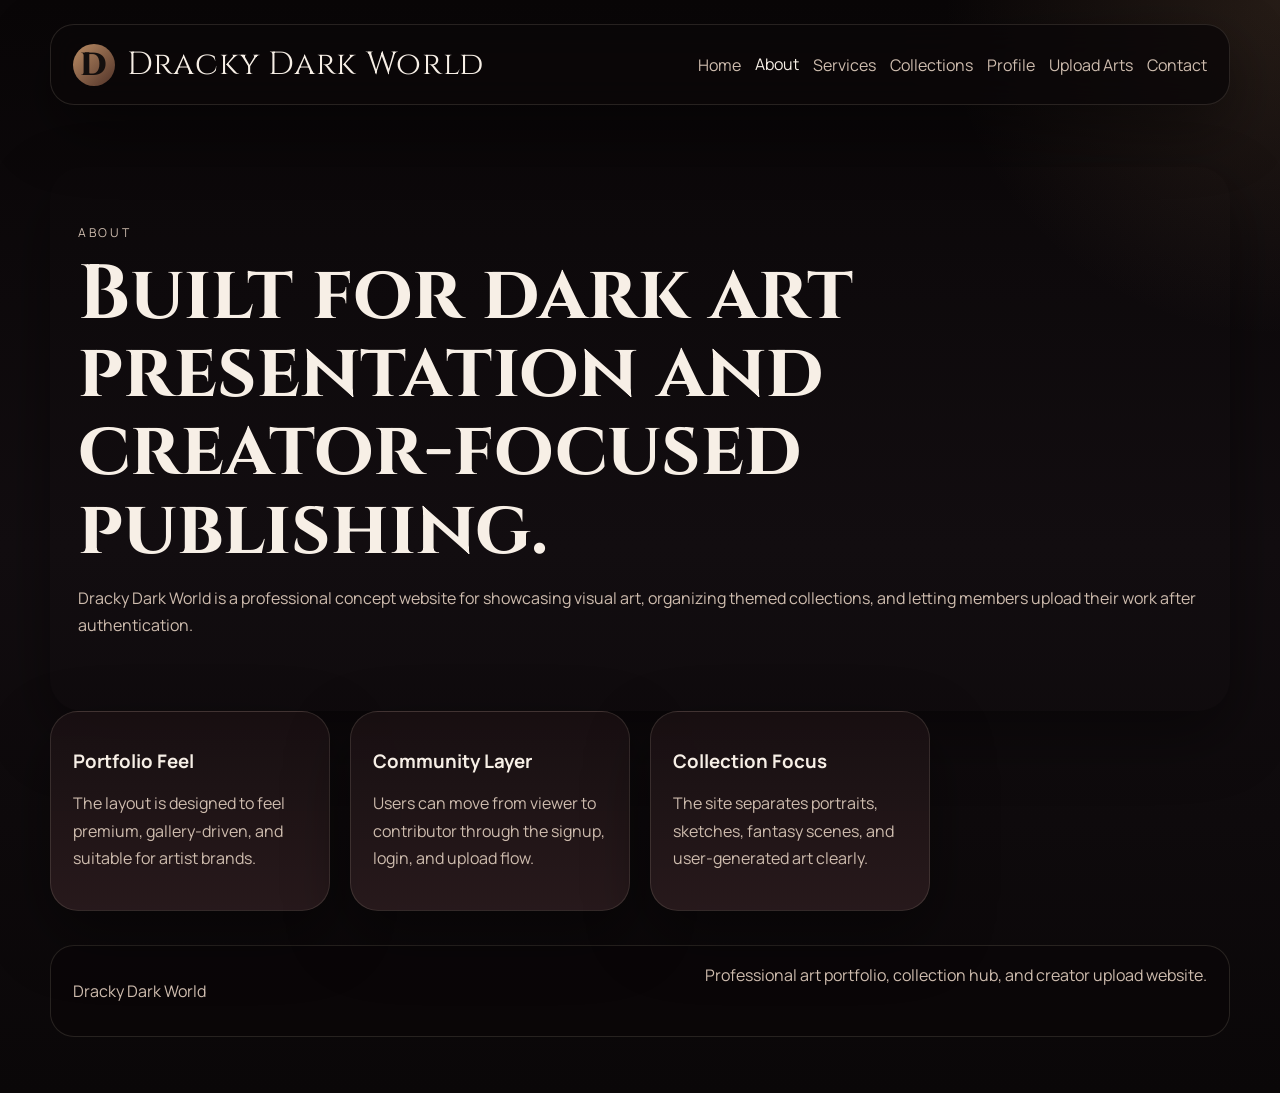
==== about.html @ dcf5bed0 "Add files via upload" ====
<!DOCTYPE html>
<html lang="en">
<head>
  <meta charset="UTF-8">
  <meta name="viewport" content="width=device-width, initial-scale=1.0">
  <title>Dracky Dark World | About</title>
  <link rel="preconnect" href="https://fonts.googleapis.com">
  <link rel="preconnect" href="https://fonts.gstatic.com" crossorigin>
  <link href="https://fonts.googleapis.com/css2?family=Cinzel:wght@600;700;800&family=Manrope:wght@400;500;700&display=swap" rel="stylesheet">
  <link rel="stylesheet" href="style.css">
</head>
<body>
  <div class="site-shell">
    <header class="site-header">
      <a class="site-brand" href="index.html">
        <span class="brand-mark">D</span>
        <span>Dracky Dark World</span>
      </a>
      <nav class="site-nav">
        <a href="index.html">Home</a>
        <a href="about.html" aria-current="page">About</a>
        <a href="services.html">Services</a>
        <a href="gallery.html">Collections</a>
        <a href="profile.html">Profile</a>
        <a href="upload.html">Upload Arts</a>
        <a href="contact.html">Contact</a>
      </nav>
    </header>

    <main class="page-main">
      <section class="page-hero">
        <p class="eyebrow">About</p>
        <h1>Built for dark art presentation and creator-focused publishing.</h1>
        <p class="lead">
          Dracky Dark World is a professional concept website for showcasing visual art,
          organizing themed collections, and letting members upload their work after authentication.
        </p>
      </section>

      <section class="feature-grid">
        <article class="info-card">
          <h3>Portfolio Feel</h3>
          <p>The layout is designed to feel premium, gallery-driven, and suitable for artist brands.</p>
        </article>
        <article class="info-card">
          <h3>Community Layer</h3>
          <p>Users can move from viewer to contributor through the signup, login, and upload flow.</p>
        </article>
        <article class="info-card">
          <h3>Collection Focus</h3>
          <p>The site separates portraits, sketches, fantasy scenes, and user-generated art clearly.</p>
        </article>
      </section>
    </main>

    <footer class="site-footer">
      <p>Dracky Dark World</p>
      <span>Professional art portfolio, collection hub, and creator upload website.</span>
    </footer>
  </div>

  <script src="script.js"></script>
</body>
</html>
---- style.css ----
:root {
  --bg: #0a0708;
  --bg-soft: #171013;
  --panel: rgba(25, 16, 18, 0.9);
  --panel-2: rgba(45, 29, 32, 0.82);
  --text: #f7efe6;
  --muted: #cebcae;
  --accent: #bb8d65;
  --accent-strong: #f1cca4;
  --line: rgba(255, 234, 212, 0.12);
  --shadow: 0 24px 64px rgba(0, 0, 0, 0.42);
}

* {
  box-sizing: border-box;
}

body {
  margin: 0;
  min-height: 100vh;
  color: var(--text);
  font-family: "Manrope", sans-serif;
  background:
    radial-gradient(circle at top right, rgba(187, 141, 101, 0.16), transparent 20%),
    linear-gradient(180deg, #090607, #120d10 50%, #0a0708);
}

a {
  color: inherit;
  text-decoration: none;
}

img {
  display: block;
  max-width: 100%;
}

.site-shell {
  width: min(1180px, calc(100% - 28px));
  margin: 0 auto;
  padding: 24px 0 56px;
}

.site-header {
  display: flex;
  justify-content: space-between;
  align-items: center;
  gap: 20px;
  padding: 18px 22px;
  border-radius: 24px;
  border: 1px solid var(--line);
  background: rgba(10, 7, 8, 0.8);
  backdrop-filter: blur(16px);
  box-shadow: var(--shadow);
  position: sticky;
  top: 16px;
  z-index: 10;
}

.site-brand {
  display: inline-flex;
  align-items: center;
  gap: 12px;
  font-family: "Cinzel", serif;
  font-size: clamp(1.3rem, 2.6vw, 2rem);
  letter-spacing: 0.02em;
}

.brand-mark {
  display: grid;
  place-items: center;
  width: 42px;
  height: 42px;
  border-radius: 50%;
  background: linear-gradient(135deg, var(--accent), #503228);
  color: #140f0e;
  font-weight: 800;
}

.site-nav {
  display: flex;
  flex-wrap: wrap;
  gap: 14px;
}

.site-nav a {
  color: var(--muted);
  transition: color 0.2s ease, transform 0.2s ease;
}

.site-nav a:hover,
.site-nav a[aria-current="page"] {
  color: var(--text);
  transform: translateY(-1px);
}

.hero-banner,
.page-hero {
  margin-top: 28px;
  border-radius: 32px;
  overflow: hidden;
  box-shadow: var(--shadow);
}

.hero-banner {
  min-height: 620px;
  background:
    linear-gradient(90deg, rgba(8, 6, 7, 0.84), rgba(8, 6, 7, 0.25)),
    url("home.png") center/cover no-repeat;
}

.hero-panel,
.page-hero {
  padding: 56px 28px;
}

.hero-panel {
  width: min(620px, calc(100% - 32px));
}

.eyebrow {
  margin: 0 0 12px;
  color: var(--accent-strong);
  text-transform: uppercase;
  letter-spacing: 0.22em;
  font-size: 0.76rem;
}

h1,
h2 {
  margin: 0;
  font-family: "Cinzel", serif;
  line-height: 1.02;
}

.hero-panel h1,
.page-hero h1 {
  font-size: clamp(2.5rem, 6vw, 5rem);
}

.lead,
.info-card p,
.spotlight-card p,
.gallery-copy p,
.page-hero p,
.metric-card span,
.form-status {
  color: var(--muted);
  line-height: 1.7;
}

.hero-actions {
  display: flex;
  gap: 14px;
  flex-wrap: wrap;
  margin-top: 24px;
}

.button {
  display: inline-flex;
  justify-content: center;
  align-items: center;
  min-width: 180px;
  padding: 14px 20px;
  border-radius: 999px;
  font-weight: 800;
  transition: transform 0.2s ease, box-shadow 0.2s ease;
}

.button:hover {
  transform: translateY(-2px);
  box-shadow: var(--shadow);
}

.button-primary {
  background: linear-gradient(120deg, var(--accent), #e7bc95);
  color: #1d1510;
  border: 0;
}

.button-secondary {
  background: linear-gradient(120deg, #302126, #5f434a);
  color: var(--text);
  border: 0;
}

.section,
.page-main {
  padding-top: 34px;
}

.site-footer {
  display: flex;
  justify-content: space-between;
  gap: 16px;
  margin-top: 34px;
  padding: 18px 22px;
  border-radius: 24px;
  border: 1px solid var(--line);
  background: rgba(10, 7, 8, 0.7);
  color: var(--muted);
}

.section-title {
  margin-bottom: 18px;
}

.section-title h2 {
  font-size: clamp(1.7rem, 4vw, 2.6rem);
}

.feature-grid,
.gallery-grid,
.two-column,
.split-section {
  display: grid;
  gap: 20px;
}

.feature-grid {
  grid-template-columns: repeat(4, minmax(0, 1fr));
}

.gallery-grid {
  grid-template-columns: repeat(3, minmax(0, 1fr));
}

.two-column,
.split-section {
  grid-template-columns: repeat(2, minmax(0, 1fr));
}

.info-card,
.spotlight-card,
.metric-card,
.panel-card,
.gallery-card {
  border: 1px solid var(--line);
  border-radius: 28px;
  background: linear-gradient(180deg, var(--panel), var(--panel-2));
  box-shadow: var(--shadow);
}

.info-card,
.spotlight-card,
.panel-card,
.gallery-copy,
.metric-card {
  padding: 22px;
}

.spotlight-card {
  min-height: 100%;
}

.metric-stack {
  display: grid;
  gap: 20px;
}

.metric-card strong {
  display: block;
  margin-top: 8px;
  font-family: "Cinzel", serif;
  font-size: 1.5rem;
}

.stack-form label {
  display: block;
  margin-bottom: 16px;
  font-weight: 600;
}

.stack-form input,
.stack-form select,
.stack-form textarea {
  width: 100%;
  margin-top: 8px;
  padding: 14px 16px;
  border-radius: 16px;
  border: 1px solid var(--line);
  background: rgba(255, 255, 255, 0.04);
  color: var(--text);
  font: inherit;
}

.stack-form textarea {
  resize: vertical;
}

.stack-form input:focus,
.stack-form select:focus,
.stack-form textarea:focus,
.filter-chip:focus,
.button:focus {
  outline: 2px solid rgba(241, 204, 164, 0.45);
  outline-offset: 2px;
}

.gallery-card {
  overflow: hidden;
}

.gallery-card img {
  width: 100%;
  height: 260px;
  object-fit: cover;
}

.gallery-copy span {
  display: inline-flex;
  padding: 7px 12px;
  border-radius: 999px;
  border: 1px solid var(--line);
  color: var(--accent-strong);
  background: rgba(255, 255, 255, 0.05);
}

.gallery-copy h3,
.info-card h3,
.spotlight-card h2,
.panel-card h2 {
  margin: 14px 0 10px;
}

.art-preview img {
  width: 100%;
  height: 340px;
  object-fit: cover;
  border-radius: 20px;
  margin-bottom: 18px;
}

.preview-copy {
  padding: 0;
}

.filter-bar {
  display: flex;
  flex-wrap: wrap;
  gap: 12px;
  margin: 0 0 20px;
}

.filter-chip {
  padding: 10px 16px;
  border-radius: 999px;
  border: 1px solid var(--line);
  background: rgba(255, 255, 255, 0.04);
  color: var(--text);
  cursor: pointer;
  font: inherit;
}

.filter-chip.active {
  background: linear-gradient(120deg, var(--accent), #e7bc95);
  color: #1d1510;
}

.form-status {
  min-height: 24px;
  margin: 14px 0 0;
}

.gated-upload {
  position: relative;
}

.gated-upload.locked::after {
  content: "Signup or login required before upload";
  position: absolute;
  inset: 95px 0 0 0;
  display: grid;
  place-items: center;
  text-align: center;
  color: var(--accent-strong);
  font-weight: 800;
  letter-spacing: 0.05em;
  border-radius: 28px;
  background: rgba(8, 6, 7, 0.68);
  z-index: 2;
  pointer-events: none;
}

.gated-upload.locked .two-column {
  filter: blur(3px);
  pointer-events: none;
  user-select: none;
}

.profile-layout {
  align-items: start;
}

.profile-card {
  text-align: center;
}

.profile-badge {
  display: grid;
  place-items: center;
  width: 92px;
  height: 92px;
  margin: 8px auto 18px;
  border-radius: 50%;
  background: linear-gradient(135deg, var(--accent), #4d3128);
  color: #120c0a;
  font-family: "Cinzel", serif;
  font-size: 2rem;
  font-weight: 800;
}

.profile-handle {
  margin-top: 0;
  color: var(--accent-strong);
}

.compact-stack .metric-card {
  text-align: left;
}

.mini-gallery-list {
  display: grid;
  gap: 14px;
}

.mini-gallery-item {
  display: grid;
  grid-template-columns: 84px 1fr;
  gap: 14px;
  align-items: center;
  padding: 12px;
  border-radius: 20px;
  border: 1px solid var(--line);
  background: rgba(255, 255, 255, 0.03);
}

.mini-gallery-item img {
  width: 84px;
  height: 84px;
  object-fit: cover;
  border-radius: 16px;
}

.mini-gallery-item h3 {
  margin: 0 0 6px;
}

.mini-gallery-item p,
.empty-note {
  margin: 0;
  color: var(--muted);
}

@media (max-width: 1080px) {
  .feature-grid {
    grid-template-columns: repeat(2, minmax(0, 1fr));
  }
}

@media (max-width: 900px) {
  .two-column,
  .split-section,
  .gallery-grid {
    grid-template-columns: 1fr;
  }

  .site-header {
    display: grid;
  }
}

@media (max-width: 720px) {
  .site-shell {
    width: min(100% - 16px, 1180px);
  }

  .feature-grid,
  .gallery-grid {
    grid-template-columns: 1fr;
  }

  .site-footer,
  .mini-gallery-item {
    grid-template-columns: 1fr;
    display: grid;
  }

  .hero-banner {
    min-height: 520px;
  }

  .hero-panel,
  .page-hero {
    padding: 36px 18px;
  }

  .hero-actions {
    flex-direction: column;
    align-items: stretch;
  }
}
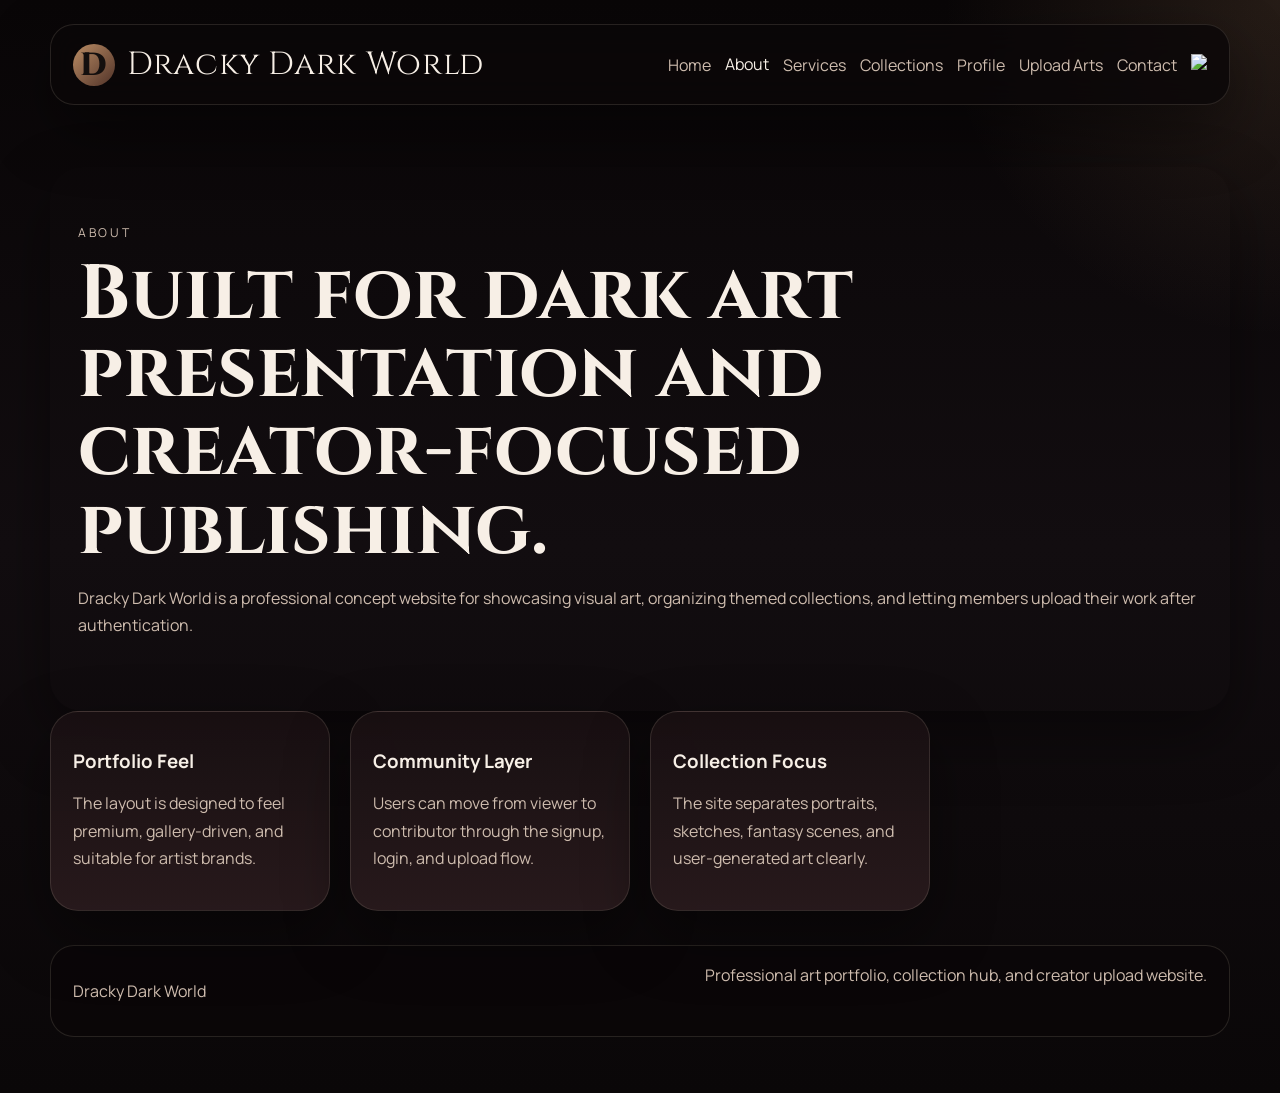
==== commit 4b1c310e: "Update about.html" ====
--- a/about.html
+++ b/about.html
@@ -24,6 +24,7 @@
         <a href="profile.html">Profile</a>
         <a href="upload.html">Upload Arts</a>
         <a href="contact.html">Contact</a>
+        <img src="images/about.jpg">
       </nav>
     </header>
 
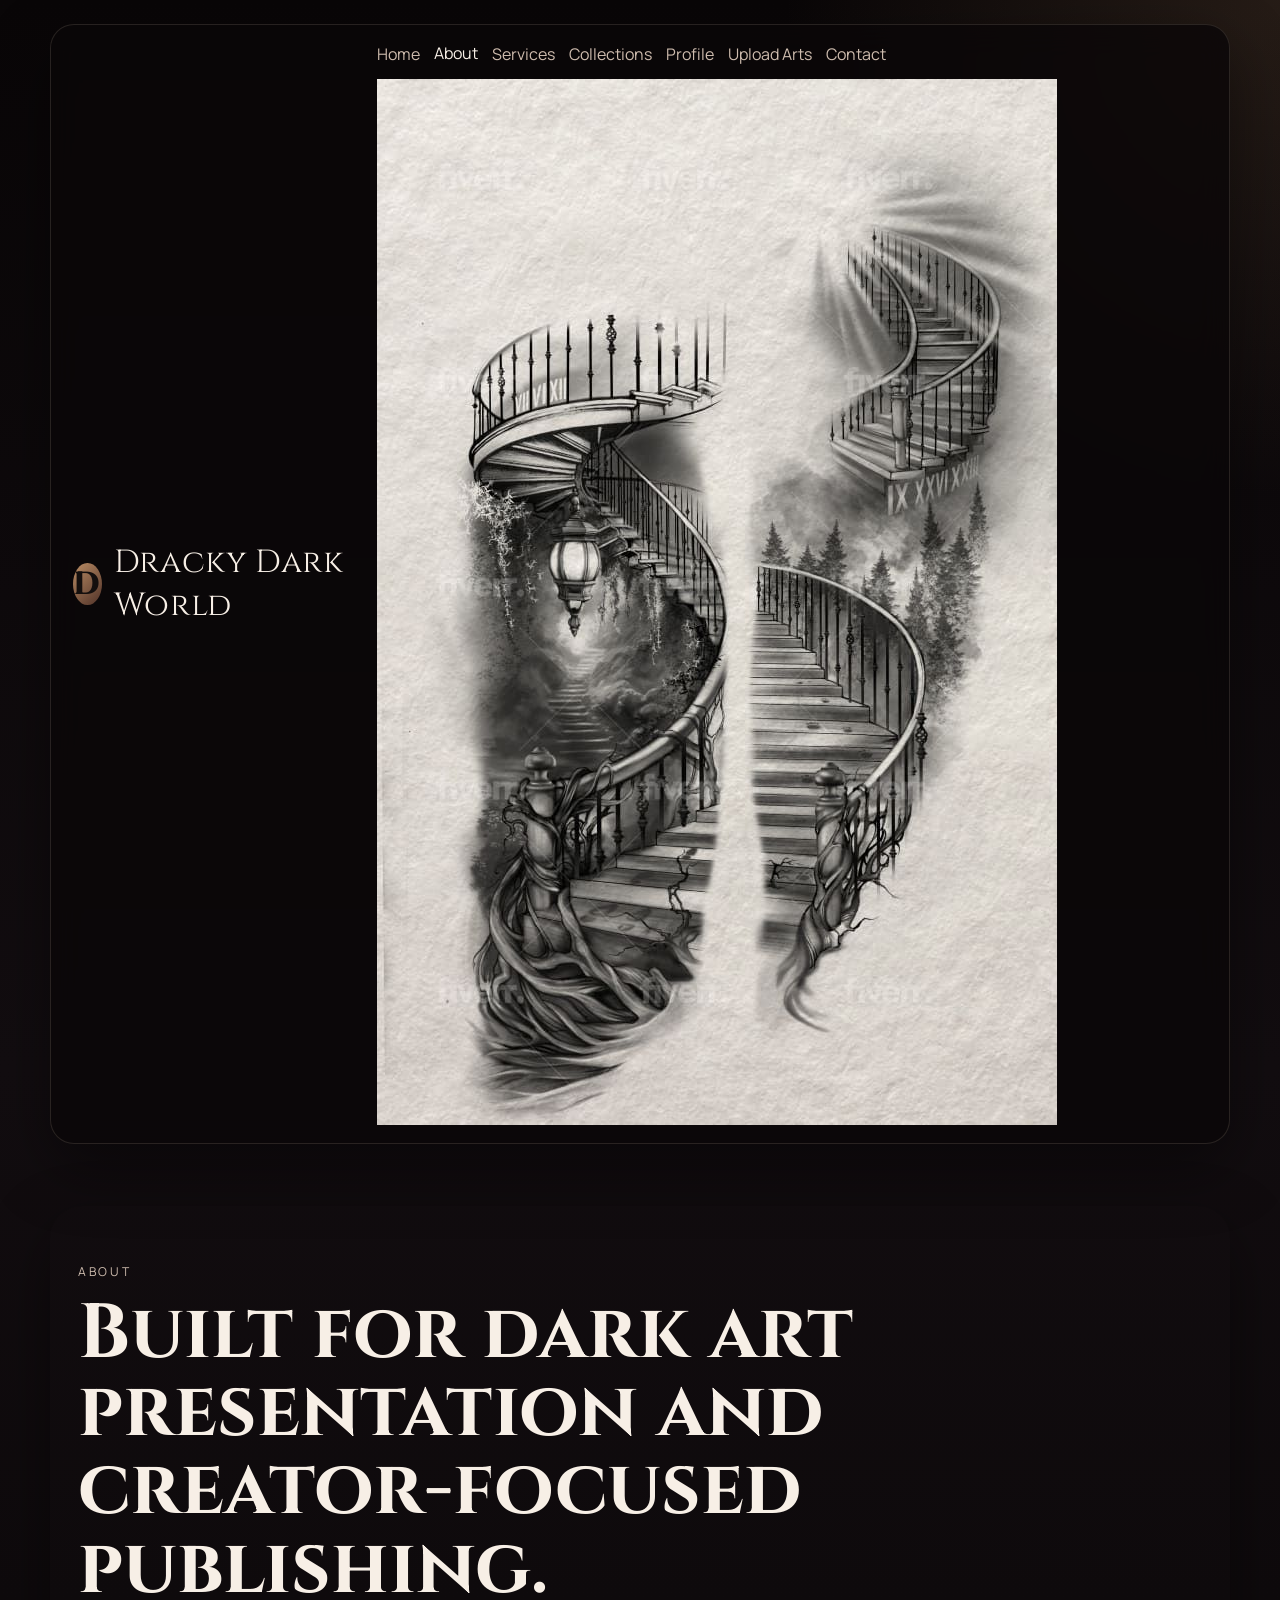
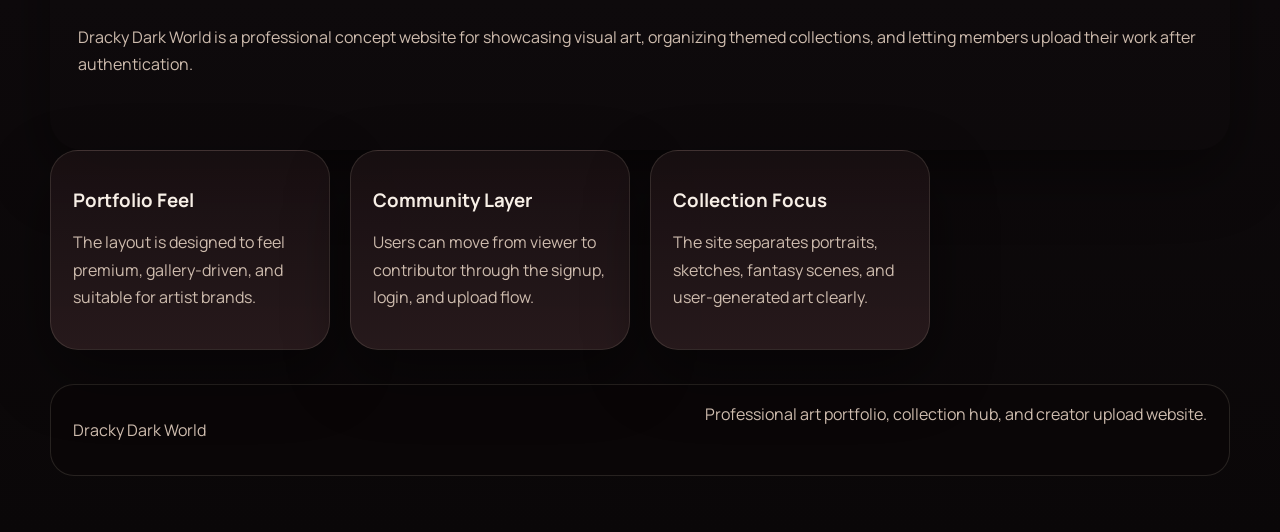
==== commit b64d44d3: "Update about.html" ====
--- a/about.html
+++ b/about.html
@@ -24,7 +24,7 @@
         <a href="profile.html">Profile</a>
         <a href="upload.html">Upload Arts</a>
         <a href="contact.html">Contact</a>
-        <img src="images/about.jpg">
+        <img src="about.jpg">
       </nav>
     </header>
 
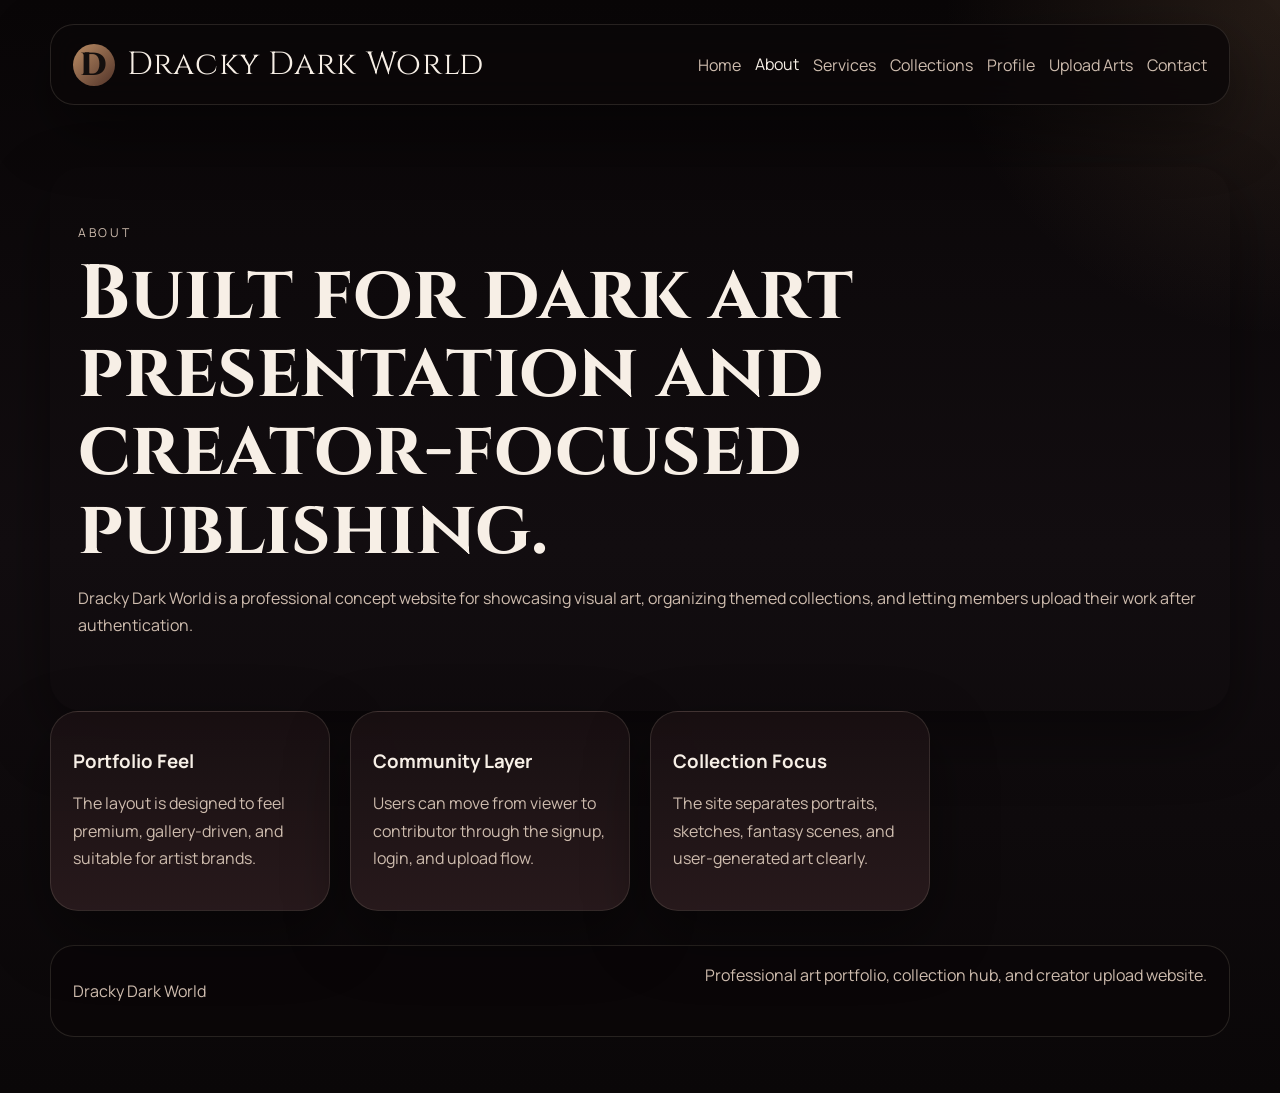
==== commit f9977c73: "Update about.html" ====
--- a/about.html
+++ b/about.html
@@ -24,7 +24,6 @@
         <a href="profile.html">Profile</a>
         <a href="upload.html">Upload Arts</a>
         <a href="contact.html">Contact</a>
-        <img src="about.jpg">
       </nav>
     </header>
 
